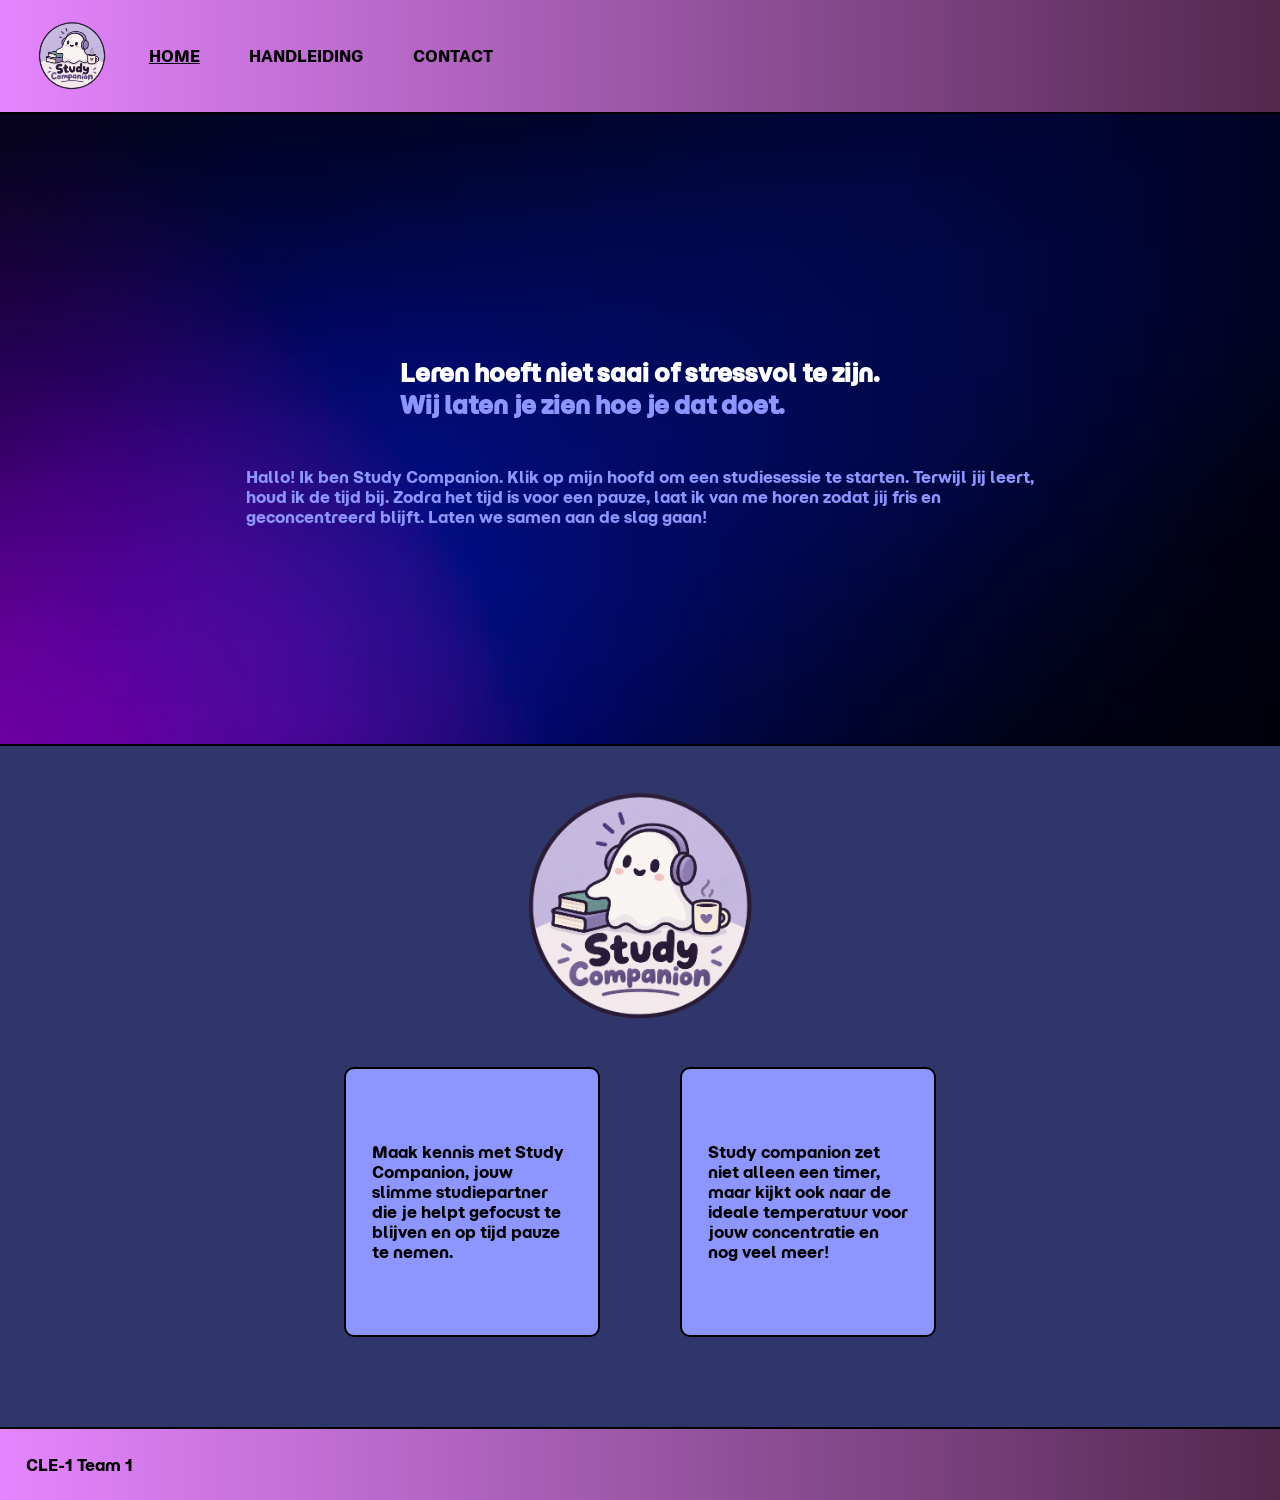
==== index.html @ ad812cf1 "website map weg voor website online zetten" ====
<!DOCTYPE html>
<html lang="nl">

<head>
    <meta charset="UTF-8">
    <link rel="preconnect" href="https://fonts.googleapis.com">
    <link rel="preconnect" href="https://fonts.gstatic.com" crossorigin>
    <link href="https://fonts.googleapis.com/css2?family=Geist+Pixel&family=Momo+Trust+Display&display=swap"
        rel="stylesheet">
    <link href="css/style.css" rel="stylesheet">
    <title>Home</title>
</head>

<body>
    <header>
        <nav>
            <div class="navbar">
                <img class="logo" src="./images/Designer.png">
                <a class="active" href="index.html">HOME</a>
                <a href="handleiding.html">HANDLEIDING</a>
                <a href="contact.html">CONTACT</a>
            </div>
        </nav>
        <hr>
    </header>

    <main>
        <section class="title-box">
            <h1 class="home-title">
                Leren hoeft niet saai of stressvol te zijn.
                <br>
                <p class="home-title-2">Wij laten je zien hoe je dat doet.</p>
            </h1>
            <p class="intro-text">
                <br>
                Hallo! Ik ben Study Companion. Klik op mijn hoofd om een studiesessie te starten. Terwijl jij leert,
                <br>
                houd ik de tijd bij. Zodra het tijd is voor een pauze, laat ik van me horen zodat jij fris en
                <br>
                geconcentreerd blijft. Laten we samen aan de slag gaan!
            </p>
        </section>
        <hr>

        <section class="section-home">
            <img class="logo-2" src="./images/Designer.png">
            <div class="home-box">
                <p class="home-text">
                    Maak kennis met Study Companion, jouw slimme studiepartner die je helpt gefocust te blijven en op
                    tijd
                    pauze te nemen.
                </p>
                <p class="home-text">
                    Study companion zet niet alleen een timer, maar kijkt ook naar de ideale temperatuur voor jouw
                    concentratie en nog veel meer!
                </p>
            </div>
        </section>

    </main>
    <hr>

    <div class="footer-box">
        <footer>
            CLE-1 Team 1
        </footer>
    </div>

</body>

</html>
---- css/style.css ----
* {
    margin: 0;
    padding: 0;
    box-sizing: border-box;
    font-family: "Momo Trust Display", sans-serif;
}

body {
    min-height: 100vh;
    display: flex;
    flex-direction: column;
    background-color: #2f366c;
}

hr {
    border: 1px solid black;
}

.momo-trust-display-regular {
    font-family: "Momo Trust Display", sans-serif;
    font-weight: 400;
    font-style: normal;
}

header {
    background-image: linear-gradient(to right, #e585ff, #52284e);
    position: sticky;
    top: 0;
    z-index: 1000;
}

.navbar {
    display: flex;
    align-items: center;
    gap: 1.5rem;
    padding: 1rem 2rem;
    margin: 0;
}

a {
    display: inline-block;
    padding: 0 1vw 0 1vw;
    text-decoration: none;
    transition-duration: 200ms;
    color: black;
}

a:hover {
    transform: scale(1.2);
    transition-duration: 200ms;
    color: #8d96ff;
}

.active {
    text-decoration: underline;
}

h1 {
    margin: 2vw;
}

.home-title {
    color: white;
}

.home-title-2,
.intro-text {
    color: #8d96ff;
}


.title-box {
    flex: 1;
    display: flex;
    flex-direction: column;
    align-items: center;
    justify-content: center;
    min-height: 70vh;
    background-image: url("../images/backgroundhome.avif");
    background-repeat: no-repeat;
    background-size: cover;
}

.main-box {
    flex: 1;
    display: flex;
    flex-direction: column;
    align-items: center;
    margin: 5vw;
    border: 2px solid black;
    border-radius: 10px;
    padding: 4vw;
    background-color: #8d96ff;
}

.section-home {
    display: flex;
    flex-direction: column;
    align-items: center;
    justify-content: center;
}

.home-box {
    display: flex;
    min-height: 30vh;
    gap: 5rem;
    margin-bottom: 10vh;
}

.home-img {
    width: min(100%, 250px);
    height: auto;
}

.home-text {
    display: flex;
    align-items: center;
    width: 20vw;
    min-height: 12vw;
    padding: 2vw;
    background-color: #8d96ff;
    border: 2px solid black;
    border-radius: 10px;
    transition-duration: 200ms;
}

.home-text:hover {
    transform: scale(1.2);
}

footer {
    margin: 0;

}

.footer-box {
    background-image: linear-gradient(to right, #e585ff, #52284e);
    padding: 2vw;
}

.logo {
    width: 80px;
    height: 80px;
    object-fit: cover;
}

.logo-2 {
    height: 30vh;
    margin: 2vw;
}

/* Contact pagina */

.contactPage {
    display: flex;
    flex-direction: row;
    gap: 1rem;
}

.contactBlock {
    flex: 1;
    align-items: center;
    justify-content: center;
}

.contactBlock img {
    width: 16rem;
    height: 16rem;
}

.main-form {
    justify-content: space-evenly;
}

.intro {
    text-align: center;
}

.intro h1 {
    margin-top: 0;
}

.intro p {
    padding-bottom: 1rem;
}

.contactForm .fnLn,
.contactForm .mailPhone {
    display: flex;
    flex-direction: row;
    gap: 1rem;
}

.contactForm .fnLn {
    padding: 20px 0;
}

.contactForm .mailPhone {
    padding-bottom: 30px;
}

.contactForm .questionInput {
    display: flex;
    flex-direction: column;
    justify-content: center;
    flex: 1;
}

.contactForm .inputBox {
    display: flex;
    flex-direction: column;
    flex: 1;
}

.contactForm .inputBox input {
    width: 100%;
}

.questionInput button {
    padding: 10px, 0;
}

.questionInput button:hover {
    background-color: #e585ff;
}

#logoMobile {
    display: none;
}


/* question bars */

.freqQuest h2 {
    text-align: center;
    justify-content: center;
    background-color: #52284E;
    padding: 2rem;
    border-top: 0.1rem solid black;
    color: white;
}

.accordion {
    background-color: #52284E;
    color: white;
    cursor: pointer;
    padding: 10px;
    width: 100%;
    text-align: left;
    border: none;
    outline: none;
    transition: 0.4s;
}

.panel {
    padding: 1rem;
    background-color: white;
    overflow: hidden;
}

details:not([open]) .panel {
    display: none;
}

summary:hover {
    background-color: #8d96ff;
}

details[open]>summary {
    background-color: #8d96ff;
}


@media (max-width: 480px) and (min-width: 0px) {
    .contactPage {
        display: flex;
        flex-direction: column;
        gap: 1rem;
    }

    #logoMobile {
        display: block;
        width: 8rem;
        height: 8rem;
        align-items: center;
        justify-content: center;
        padding: 1rem;
    }

    #formPic {
        display: none;
    }

    .contactForm .fnLn,
    .contactForm .mailPhone {
        flex-direction: column;
    }

    .contactForm {
        padding-bottom: 2rem;
    }

}

@media (max-width:1032px) and (min-width:768px) {
    .contactPage {
        display: flex;
        flex-direction: column;
        gap: 1rem;
    }

    #logoMobile {
        display: block;
        width: 8rem;
        height: 8rem;
        align-items: center;
        justify-content: center;
        padding: 1rem;
    }

    #formPic {
        display: none;
    }

    .contactForm .fnLn,
    .contactForm .mailPhone {
        flex-direction: column;
    }

    .contactForm .inputBox input,
    .contactForm textarea {
        width: 100%;
        max-width: 100%;
    }

    .contactForm {
        width: 100%;
        padding-bottom: 2rem;
    }

    .contactBlock,
    .contactForm,
    .contactForm .inputBox {
        min-width: 0;
    }
}

/* Handleiding */

.introduction {
    display: flex;
    flex-direction: column;
    background: linear-gradient(45deg, #52284E, #e585ff, #52284E);
    -webkit-backdrop-filter: blur(10px);
    backdrop-filter: blur(10px);
    display: flex;
    flex-direction: column;
    flex: 1;
    justify-content: center;
    padding: 0, 2rem;
}

.introduction h1,
.introduction p {
    color: white;
    text-align: center;
}

.introduction h1 {
    padding-top: 2rem;
}

.introduction p {
    padding-bottom: 4rem;
}

.handleiding-text {
    display: flex;
    align-items: center;
    width: 20vw;
    min-height: 12vw;
    padding: 2vw;
    background-color: #8d96ff;
    border: 2px solid black;
    border-radius: 10px;
}
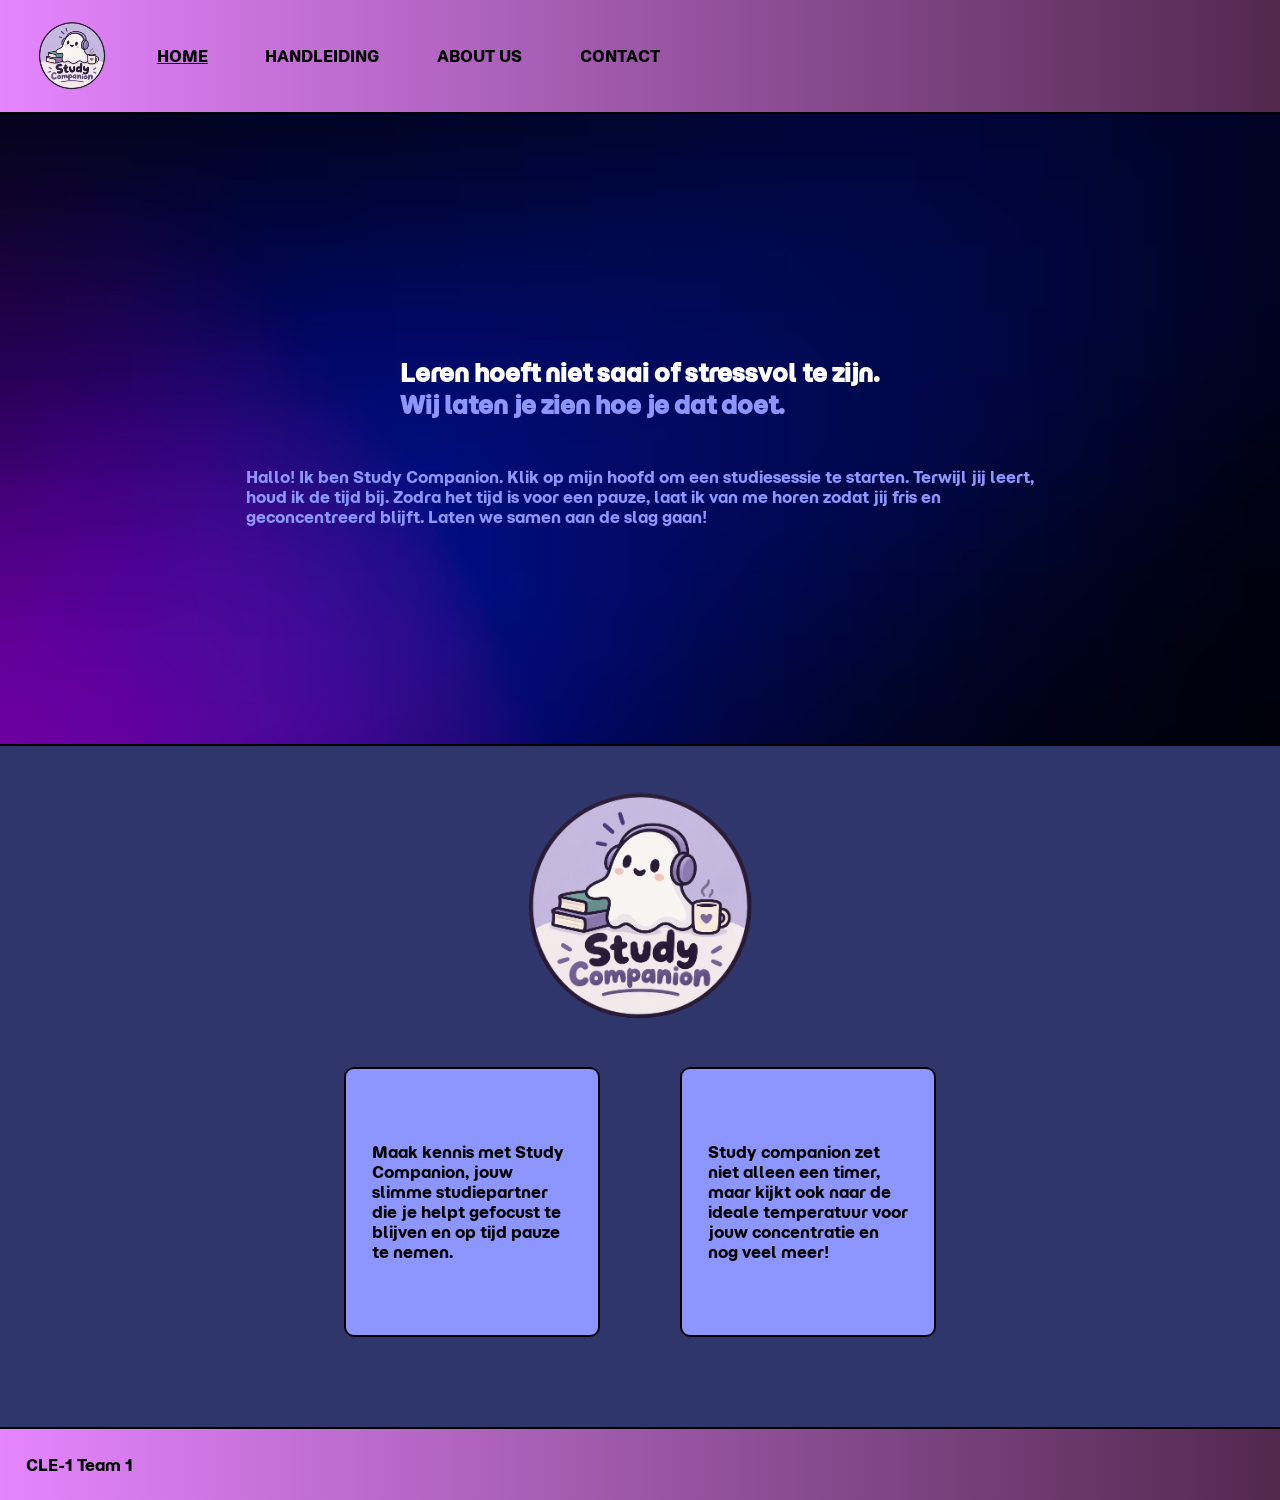
==== commit 8eea3b62: "about us" ====
--- a/index.html
+++ b/index.html
@@ -8,6 +8,7 @@
     <link href="https://fonts.googleapis.com/css2?family=Geist+Pixel&family=Momo+Trust+Display&display=swap"
         rel="stylesheet">
     <link href="css/style.css" rel="stylesheet">
+    <link rel="icon" type="image/jpg " href="images/Designer.png">
     <title>Home</title>
 </head>
 
@@ -18,6 +19,7 @@
                 <img class="logo" src="./images/Designer.png">
                 <a class="active" href="index.html">HOME</a>
                 <a href="handleiding.html">HANDLEIDING</a>
+                <a href="aboutus.html">ABOUT US</a>
                 <a href="contact.html">CONTACT</a>
             </div>
         </nav>
--- a/css/style.css
+++ b/css/style.css
@@ -32,7 +32,7 @@
 .navbar {
     display: flex;
     align-items: center;
-    gap: 1.5rem;
+    gap: 2rem;
     padding: 1rem 2rem;
     margin: 0;
 }
@@ -350,14 +350,15 @@
 .introduction {
     display: flex;
     flex-direction: column;
-    background: linear-gradient(45deg, #52284E, #e585ff, #52284E);
-    -webkit-backdrop-filter: blur(10px);
-    backdrop-filter: blur(10px);
+    background-image: url("../images/backgroundhome.avif");
+    background-repeat: no-repeat;
+    background-size: cover;
     display: flex;
     flex-direction: column;
     flex: 1;
     justify-content: center;
-    padding: 0, 2rem;
+    padding: 4rem;
+    min-height: 60vh;
 }
 
 .introduction h1,
@@ -374,13 +375,161 @@
     padding-bottom: 4rem;
 }
 
+
+
+#handleiding-1 {
+    color: #8d96ff;
+}
+
 .handleiding-text {
     display: flex;
     align-items: center;
-    width: 20vw;
+    width: 30vw;
     min-height: 12vw;
     padding: 2vw;
     background-color: #8d96ff;
     border: 2px solid black;
     border-radius: 10px;
+    transition-duration: 200ms;
+}
+
+.handleiding-text:hover {
+    transform: scale(1.2);
+}
+
+/*responsive*/
+
+@media (max-width: 767px) {
+    .navbar {
+        flex-wrap: wrap;
+        justify-content: center;
+        gap: 0.75rem;
+        padding: 1rem;
+    }
+
+    .navbar a {
+        padding: 0;
+        font-size: 0.8rem;
+    }
+
+    .introduction {
+        min-height: 45vh;
+        padding: 1.5rem;
+    }
+
+    .introduction h1 {
+        font-size: 1.6rem;
+        padding-top: 1rem;
+    }
+
+    .introduction p {
+        font-size: 1rem;
+        line-height: 1.5;
+        padding-bottom: 1rem;
+    }
+
+    .section-home {
+        width: 100%;
+        padding: 1rem;
+    }
+
+    .logo-2 {
+        width: min(60vw, 180px);
+        height: auto;
+        margin: 1rem;
+    }
+
+    .home-box {
+        flex-direction: column;
+        width: 100%;
+        min-height: 0;
+        gap: 1rem;
+        margin-bottom: 1rem;
+    }
+
+    .home-text {
+        width: 100%;
+        min-height: 0;
+        padding: 1rem;
+        line-height: 1.5;
+    }
+
+    .contactPage {
+        flex-direction: column;
+        gap: 0;
+    }
+
+    .main-box {
+        width: calc(100% - 2rem);
+        margin: 1rem;
+        padding: 1.25rem;
+    }
+
+
+    .main-form {
+        width: calc(100% - 2rem);
+    }
+
+    .contactForm {
+        width: 100%;
+    }
+
+    .contactForm .fnLn,
+    .contactForm .mailPhone {
+        flex-direction: column;
+        gap: 1rem;
+        padding: 1rem 0;
+    }
+
+    .contactForm .inputBox input,
+    .contactForm textarea {
+        width: 100%;
+        max-width: 100%;
+        padding: 0.6rem;
+    }
+
+    .freqQuest h2 {
+        font-size: 1.25rem;
+        padding: 1.25rem;
+    }
+}
+
+/*About us*/
+
+.aboutus-foto {
+    width: 120px;
+    height: 120px;
+}
+
+.aboutus-section .handleiding-text {
+    flex-direction: row;
+    width: 30vw;
+    gap: 1rem;
+    text-align: center;
+}
+
+
+
+@media (max-width: 767px) {
+    .aboutus-section {
+        padding: 3rem;
+    }
+
+    .aboutus-section .home-box {
+        flex-direction: column;
+        width: 100%;
+        gap: 1rem;
+        margin-bottom: 1rem;
+    }
+
+    .aboutus-section .handleiding-text {
+        width: 100%;
+        min-height: 0;
+        padding: 1rem;
+    }
+
+    .aboutus-foto {
+        width: min(45vw, 120px);
+        height: auto;
+    }
 }
